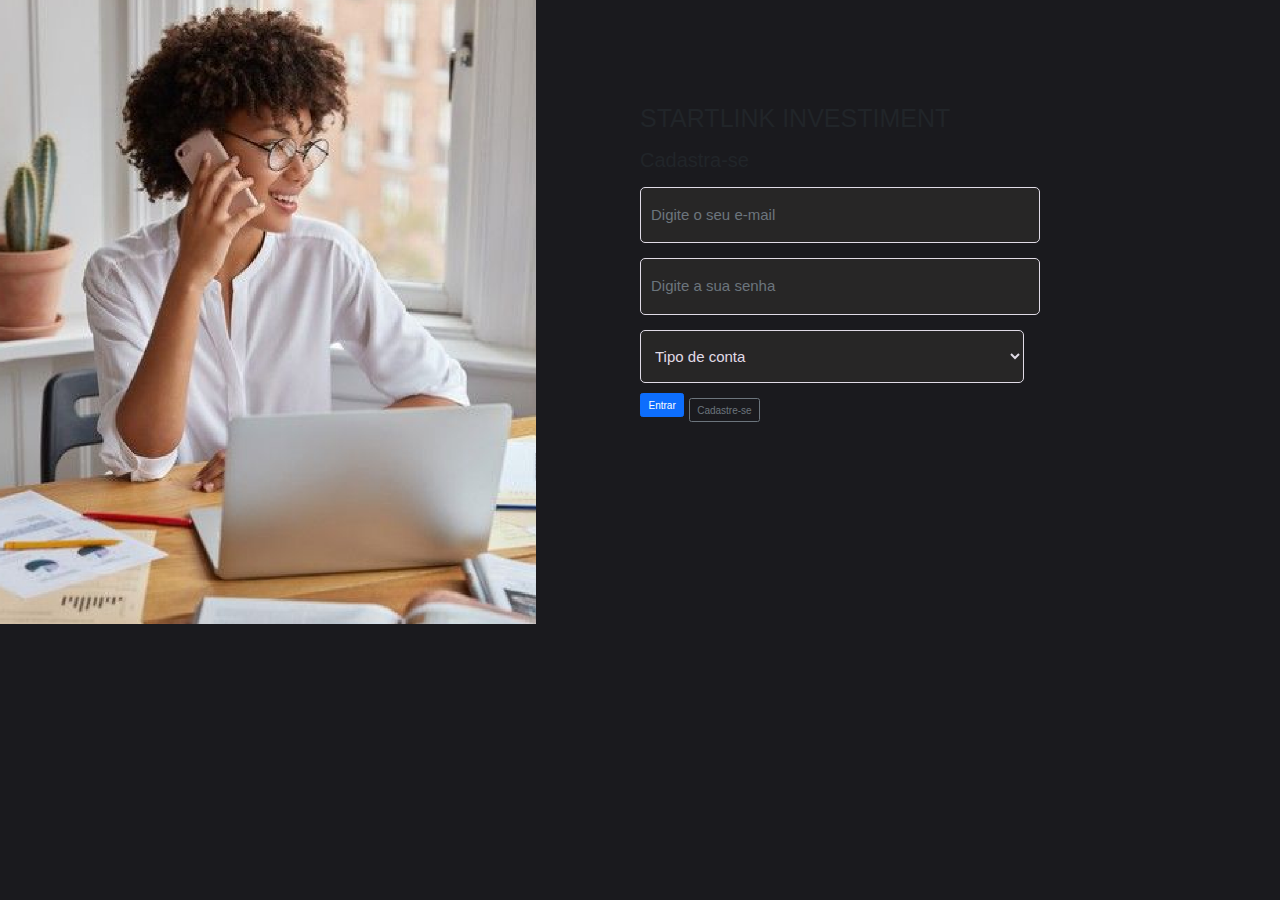
==== cadastro.html @ e491df38 "finalizado tela de login" ====
<!DOCTYPE html>
<html lang="pt-br">
<head>
  <meta charset="UTF-8">
  <meta name="viewport" content="width=device-width, initial-scale=1.0">
  <title>Document</title>
  <link rel="stylesheet" href="bootstrap/css/bootstrap.css">
  <link rel="stylesheet" href="css/cadastro.css">
</head>
<body>
    <div class="container-fluid login-container">
        <!-- Imagem à direita -->
        <div class="login-image d-none d-md-block col-md-6">
            <img src="img/img-cadastro.png" alt="">
        </div>
    
        <!-- Formulário de login -->
        <div class="login-form col-md-6">
          <form>
            <h1 class="login-heading mb-4">STARTLINK INVESTIMENT</h1> <!-- Logotipo do login -->
              <h2 class="mb-4">Cadastra-se</h2> <!-- Subtítulo do login "Acesse a sua conta" -->
              <!-- Campos de entrada -->
            <div class="mb-3">
                <div class="mb-4">
                    <input type="text" id="username" class="form-control" placeholder="Digite o seu e-mail" required>
                  </div>
                  <div class="mb-4">
                    <input type="password" id="password" class="form-control" placeholder="Digite a sua senha" required>
                  </div>
                  <div class="mb-3">
                    <select name="Tipo de conta" id="" required>
                        <option value="Tipo de conta">Tipo de conta</option>
                        <option value="Projectista">Projectista</option>
                        <option value="Investidor">Investidor</option>
                    </select>
                  </div>
            <button class="btn btn-primary btn-block mb-3" type="submit">Entrar</button>
            <a href="#" class="btn btn-outline-secondary btn-block">Cadastre-se</a>
          </form>
        </div>
      </div>
    
</body>
</html>
---- css/cadastro.css ----
*{
    margin: 0;
    padding: 0;
    font-family: 'Space Grotesk' , sans-serif;
    box-sizing: border-box;
}

:root{
    --background-color:#1A1A1E;
    --btn-color:#9956F6;
    --btn-color-hover:#9956F6;
    --btn-border-color:#E0DBE6;
    --input-color:#272626;
    --text1-color:#FFFFFF;
    --text2-color:#9956f6;
    font-size: 62.5%;
    
}

body{
    background: var(--background-color);
    overflow: hidden;
    min-height: 100vh;
    font-size: 1.6rem;
}


.login-container {
    display: flex;
    justify-content: center;
    align-items: center;
    height: 100vh;
  }

  .login-form {
    max-width: 400px;
  }

  .login-image {
    background-size: cover;
    background-position: center;
    height: 100%;
    position:absolute;
    left:-4rem;
  }

    .login-image img{
    width: 90%;/* código da imagem do fundo */
  }


  .login-form{
    position: relative;
    left: 20rem;
    top: -18rem;
  }

  select{
    width: 30vw;
    padding: 1.6rem 0.4rem;
    border: solid 1px var(--btn-border-color);
    border-radius: 0.5rem;
    background: var(--input-color);
    font-size: 1.5rem;
    color: var(--btn-border-color);
    padding-left: 1rem;
    font:400;/* Define o peso da fonte como 400 (regular) */
  }

#username{
    padding: 1.6rem 0.4rem;
    border: solid 1px var(--btn-border-color);
    border-radius: 0.5rem;
    background: var(--input-color);
    font-size: 1.5rem;
    color: var(--btn-border-color);
    padding-left: 1rem;
    font:400;/* Define o peso da fonte como 400 (regular) */
  }

  #username:focus{
    outline: 0.2rem solid var(--btn-color-hover);
  }

  #password:focus{
    outline: 0.2rem solid var(--btn-color-hover);
  }

::placeholder{
    font-size: 1.5rem;
    color: var(--btn-border-color);
}

  #password{
    padding: 1.6rem 0.4rem;
    border: solid 1px var(--btn-border-color);
    border-radius: 0.5rem;
    background: var(--input-color);
    font-size: 1.5rem;
    color: var(--btn-border-color);
    padding-left: 1rem;
    font:400;/* Define o peso da fonte como 400 (regular) */
  }


  /* @media (max-width: 768px) {
    .login-container {
      flex-direction: column;
    }
    .login-image {
      width: 100%;
      height: 50vh;
    }
  } */
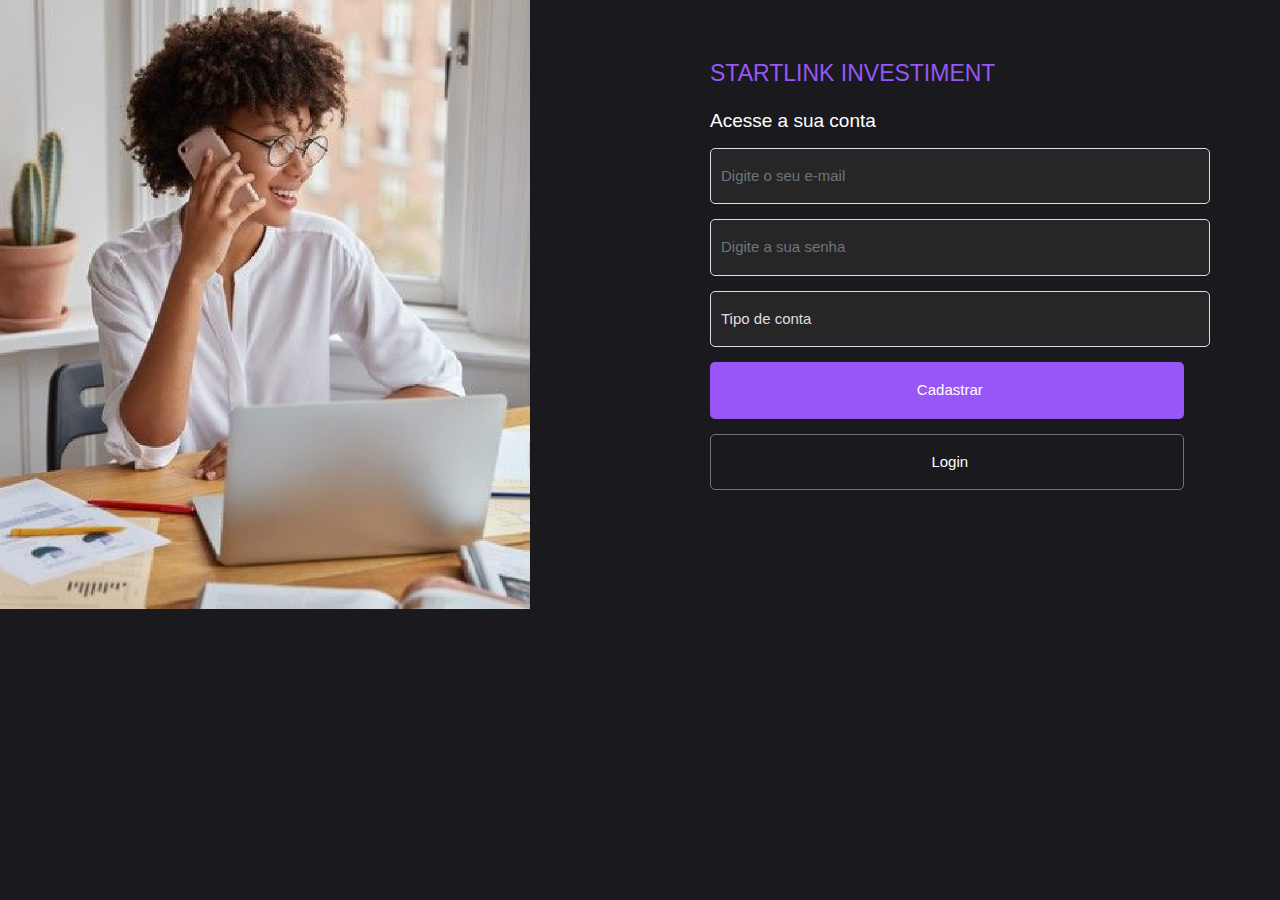
==== commit 03313b82: "Tela de cadastro terminado, ira falta tela de recupera a senha do usuário" ====
--- a/cadastro.html
+++ b/cadastro.html
@@ -8,38 +8,45 @@
   <link rel="stylesheet" href="css/cadastro.css">
 </head>
 <body>
-    <div class="container-fluid login-container">
-        <!-- Imagem à direita -->
-        <div class="login-image d-none d-md-block col-md-6">
-            <img src="img/img-cadastro.png" alt="">
-        </div>
-    
-        <!-- Formulário de login -->
-        <div class="login-form col-md-6">
-          <form>
-            <h1 class="login-heading mb-4">STARTLINK INVESTIMENT</h1> <!-- Logotipo do login -->
-              <h2 class="mb-4">Cadastra-se</h2> <!-- Subtítulo do login "Acesse a sua conta" -->
+  <div class="container-fluid">
+    <div class="row">
+      <!-- Coluna para a imagem de fundo -->
+      <div class="col-md-6 d-none d-md-block login-image">
+        <img src="img/img-cadastro.png" alt="">
+      </div>
+
+      <!-- Coluna para o formulário de login -->
+      <div class="col-md-6 col-sm-12">
+        <div class="login-container">
+            <form class="login-form">
+              <h1 class="login-heading mb-4">STARTLINK INVESTIMENT</h1> <!-- Logotipo do login -->
+              <h2 class="mb-4">Acesse a sua conta</h2> <!-- Subtítulo do login "Acesse a sua conta" -->
               <!-- Campos de entrada -->
-            <div class="mb-3">
-                <div class="mb-4">
-                    <input type="text" id="username" class="form-control" placeholder="Digite o seu e-mail" required>
-                  </div>
-                  <div class="mb-4">
-                    <input type="password" id="password" class="form-control" placeholder="Digite a sua senha" required>
-                  </div>
-                  <div class="mb-3">
-                    <select name="Tipo de conta" id="" required>
-                        <option value="Tipo de conta">Tipo de conta</option>
-                        <option value="Projectista">Projectista</option>
-                        <option value="Investidor">Investidor</option>
-                    </select>
-                  </div>
-            <button class="btn btn-primary btn-block mb-3" type="submit">Entrar</button>
-            <a href="#" class="btn btn-outline-secondary btn-block">Cadastre-se</a>
-          </form>
+              <div class="mb-4">
+                <input type="text" id="username" class="form-control" placeholder="Digite o seu e-mail" required>
+              </div>
+              <div class="mb-4">
+                <input type="password" id="password" class="form-control" placeholder="Digite a sua senha" required>
+              </div>
+
+              <div class="mb-4">
+                <select class="form-select">
+                  <option selected>Tipo de conta</option>
+                  <option value="Projectista">Projectista</option>
+                  <option value="Investidor">Investidor</option>
+                </select>
+              </div>
+
+              <!-- Botão de login -->
+              <div class="mb-4">
+                <a href="#" class="btn">Cadastrar</a>
+              </div> 
+              <a href="login.html" class="btn btn-outline-secondary">Login</a>
+            </form>
         </div>
       </div>
-    
+    </div>
+  </div>
 </body>
 </html>
 
--- a/css/cadastro.css
+++ b/css/cadastro.css
@@ -1,114 +1,147 @@
 *{
-    margin: 0;
-    padding: 0;
-    font-family: 'Space Grotesk' , sans-serif;
-    box-sizing: border-box;
+margin: 0;
+padding: 0;
+font-family: 'Space Grotesk' , sans-serif;
+box-sizing: border-box;
 }
 
 :root{
-    --background-color:#1A1A1E;
-    --btn-color:#9956F6;
-    --btn-color-hover:#9956F6;
-    --btn-border-color:#E0DBE6;
-    --input-color:#272626;
-    --text1-color:#FFFFFF;
-    --text2-color:#9956f6;
-    font-size: 62.5%;
-    
+--background-color:#1A1A1E;
+--btn-color:#9956F6;
+--btn-color-hover:#9956F6;
+--btn-border-color:#E0DBE6;
+--input-color:#272626;
+--text1-color:#FFFFFF;
+--text2-color:#9956f6;
+font-size: 62.5%;
 }
 
 body{
-    background: var(--background-color);
-    overflow: hidden;
-    min-height: 100vh;
-    font-size: 1.6rem;
+background: var(--background-color);
+overflow: hidden;
+min-height: 100vh;
+font-size: 1.6rem;
+}
+
+.login-container {
+  max-width: 500px; /* Largura máxima do contêiner de login */
+  margin: 0 auto; /* Centraliza o contêiner na página */
+}
+
+.login-form {
+  position: relative;
+  left: 64rem;
+  top: 11rem;
+}
+
+.login-heading {
+  margin-bottom: 20px; /* Espaçamento inferior do título do formulário */
+  margin-top: -5rem;
+  position: absolute;
+}
+
+h1{
+  color: var(--text2-color);  /* Define a cor do texto para a variável --text2-color */
+  font:400;/* Define o peso da fonte como 400 (regular) */
+  font-size: 2.3rem;/* Define o tamanho da fonte como 2.3 rem */
+}
+
+h2{
+  color: var(--text1-color); /* Define a cor do texto para a variável --text1-color */
+  font:400;/* Define o peso da fonte como 400 (regular) */
+  font-size: 1.9rem; /* Define o tamanho da fonte como 1.9 rem */
+}
+
+a{
+  color: var(--text1-color);/* Define a cor do texto para a variável --text2-color */
+  text-decoration: none; /* Remove decoração de texto */
+  font:400;/* Define o peso da fonte como 400 (regular) */
+  font-size: 1.5rem;/* Define o tamanho da fonte como 2.3 rem */
 }
 
 
-.login-container {
-    display: flex;
-    justify-content: center;
-    align-items: center;
-    height: 100vh;
-  }
+a:hover {
+  transition: all 0.5s ease-in-out;
+  color: var(--text2-color); /* Define a cor do texto para a variável --text2-color */
+}
 
-  .login-form {
-    max-width: 400px;
-  }
+.login-image {
+  background-size: cover; /* Ajusta o tamanho da imagem para cobrir */
+  background-position: center; /* Centraliza a imagem */
+  min-height: 100vh; /* Altura mínima igual à altura da tela */
+  position:absolute;
+  left:-4rem;
+}
 
-  .login-image {
-    background-size: cover;
-    background-position: center;
-    height: 100%;
-    position:absolute;
-    left:-4rem;
-  }
-
-    .login-image img{
-    width: 90%;/* código da imagem do fundo */
-  }
-
-
-  .login-form{
-    position: relative;
-    left: 20rem;
-    top: -18rem;
-  }
-
-  select{
-    width: 30vw;
-    padding: 1.6rem 0.4rem;
-    border: solid 1px var(--btn-border-color);
-    border-radius: 0.5rem;
-    background: var(--input-color);
-    font-size: 1.5rem;
-    color: var(--btn-border-color);
-    padding-left: 1rem;
-    font:400;/* Define o peso da fonte como 400 (regular) */
-  }
+.login-image img{
+  width: 90%;/* código da imagem do fundo */
+}
 
 #username{
-    padding: 1.6rem 0.4rem;
-    border: solid 1px var(--btn-border-color);
-    border-radius: 0.5rem;
-    background: var(--input-color);
-    font-size: 1.5rem;
-    color: var(--btn-border-color);
-    padding-left: 1rem;
-    font:400;/* Define o peso da fonte como 400 (regular) */
-  }
+  padding: 1.6rem 0.4rem;
+  border: solid 1px var(--btn-border-color);
+  border-radius: 0.5rem;
+  background: var(--input-color);
+  font-size: 1.5rem;
+  color: var(--btn-border-color);
+  padding-left: 1rem;
+  font:400;/* Define o peso da fonte como 400 (regular) */
+}
 
-  #username:focus{
-    outline: 0.2rem solid var(--btn-color-hover);
-  }
+#username:focus{
+  outline: 0.2rem solid var(--btn-color-hover);
+}
 
-  #password:focus{
-    outline: 0.2rem solid var(--btn-color-hover);
-  }
+#password:focus{
+  outline: 0.2rem solid var(--btn-color-hover);
+}
 
 ::placeholder{
-    font-size: 1.5rem;
-    color: var(--btn-border-color);
+  font-size: 1.5rem;
+  color: var(--btn-border-color);
 }
 
-  #password{
-    padding: 1.6rem 0.4rem;
-    border: solid 1px var(--btn-border-color);
-    border-radius: 0.5rem;
-    background: var(--input-color);
-    font-size: 1.5rem;
-    color: var(--btn-border-color);
-    padding-left: 1rem;
-    font:400;/* Define o peso da fonte como 400 (regular) */
-  }
+#password{
+  padding: 1.6rem 0.4rem;
+  border: solid 1px var(--btn-border-color);
+  border-radius: 0.5rem;
+  background: var(--input-color);
+  font-size: 1.5rem;
+  color: var(--btn-border-color);
+  padding-left: 1rem;
+  font:400;/* Define o peso da fonte como 400 (regular) */
+}
 
+.form-select{
+  padding: 1.6rem 0.4rem;
+  border: solid 1px var(--btn-border-color);
+  border-radius: 0.5rem;
+  background: var(--input-color);
+  font-size: 1.5rem;
+  color: var(--btn-border-color);
+  padding-left: 1rem;
+  font:400;/* Define o peso da fonte como 400 (regular) */
+}
 
-  /* @media (max-width: 768px) {
-    .login-container {
-      flex-direction: column;
-    }
-    .login-image {
-      width: 100%;
-      height: 50vh;
-    }
-  } */+.form-select:focus{
+  outline: 0.2rem solid var(--btn-color-hover);
+}
+
+.btn{
+  width: 37vw;
+  padding: 1.6rem 0.4rem;
+  border-radius: 0.5rem;
+  background: var(--btn-color);
+  font-size: 1.5rem;
+  padding-left: 1rem;
+  font:400;/* Define o peso da fonte como 400 (regular) */
+  color: var(--text1-color);
+}
+
+.btn-outline-secondary{
+  background: transparent;
+}
+
+.btn-outline-secondary:hover{
+  background: var(--btn-color);
+}
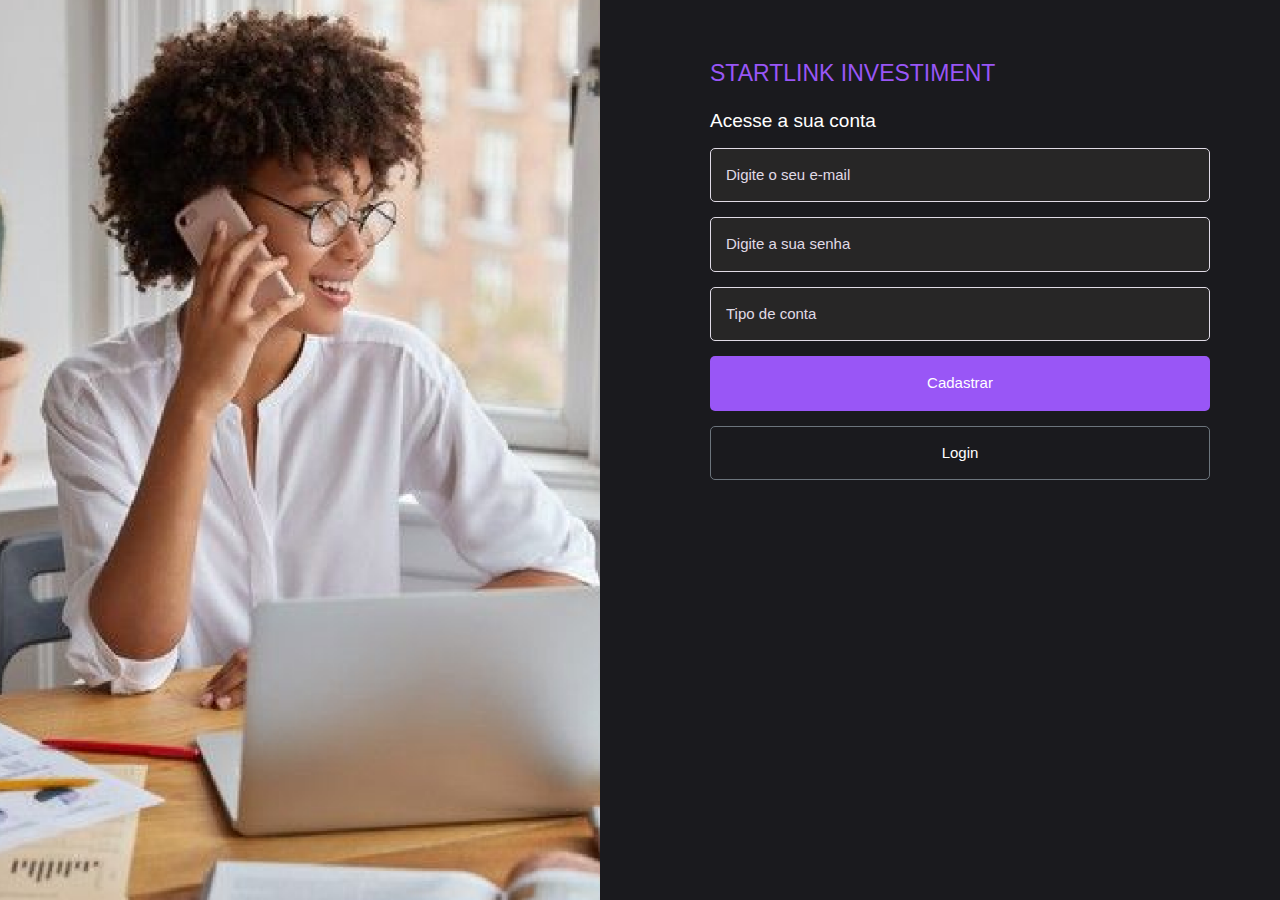
==== commit fbfa6715: "Todas as Telas foram terminadas" ====
--- a/cadastro.html
+++ b/cadastro.html
@@ -11,26 +11,24 @@
   <div class="container-fluid">
     <div class="row">
       <!-- Coluna para a imagem de fundo -->
-      <div class="col-md-6 d-none d-md-block login-image">
-        <img src="img/img-cadastro.png" alt="">
-      </div>
+      <div class="col-md-6 d-none d-md-block login-image"></div>
 
       <!-- Coluna para o formulário de login -->
       <div class="col-md-6 col-sm-12">
         <div class="login-container">
             <form class="login-form">
-              <h1 class="login-heading mb-4">STARTLINK INVESTIMENT</h1> <!-- Logotipo do login -->
-              <h2 class="mb-4">Acesse a sua conta</h2> <!-- Subtítulo do login "Acesse a sua conta" -->
+              <h1 class="login-heading mb-4">STARTLINK INVESTIMENT</h1> 
+              <h2 class="mb-4">Acesse a sua conta</h2> 
               <!-- Campos de entrada -->
               <div class="mb-4">
-                <input type="text" id="username" class="form-control" placeholder="Digite o seu e-mail" required>
+                <input type="text" id="username" class="w-100 p-4" placeholder="Digite o seu e-mail" required>
               </div>
               <div class="mb-4">
-                <input type="password" id="password" class="form-control" placeholder="Digite a sua senha" required>
+                <input type="password" id="password" class="w-100 p-4" placeholder="Digite a sua senha" required>
               </div>
 
               <div class="mb-4">
-                <select class="form-select">
+                <select class="form-select w-100 p-4">
                   <option selected>Tipo de conta</option>
                   <option value="Projectista">Projectista</option>
                   <option value="Investidor">Investidor</option>
@@ -39,9 +37,9 @@
 
               <!-- Botão de login -->
               <div class="mb-4">
-                <a href="#" class="btn">Cadastrar</a>
+                <a href="#" class="btn w-100 p-4">Cadastrar</a>
               </div> 
-              <a href="login.html" class="btn btn-outline-secondary">Login</a>
+              <a href="login.html" class="btn btn-outline-secondary w-100 p-4">Login</a>
             </form>
         </div>
       </div>
--- a/css/cadastro.css
+++ b/css/cadastro.css
@@ -4,6 +4,8 @@
 font-family: 'Space Grotesk' , sans-serif;
 box-sizing: border-box;
 }
+
+/* Variáveis css*/
 
 :root{
 --background-color:#1A1A1E;
@@ -23,9 +25,11 @@
 font-size: 1.6rem;
 }
 
+/* Código da estilização do formulário*/
+
 .login-container {
-  max-width: 500px; /* Largura máxima do contêiner de login */
-  margin: 0 auto; /* Centraliza o contêiner na página */
+  max-width: 500px; 
+  margin: 0 auto;
 }
 
 .login-form {
@@ -35,58 +39,64 @@
 }
 
 .login-heading {
-  margin-bottom: 20px; /* Espaçamento inferior do título do formulário */
+  margin-bottom: 20px; 
   margin-top: -5rem;
   position: absolute;
 }
 
 h1{
-  color: var(--text2-color);  /* Define a cor do texto para a variável --text2-color */
-  font:400;/* Define o peso da fonte como 400 (regular) */
-  font-size: 2.3rem;/* Define o tamanho da fonte como 2.3 rem */
+  color: var(--text2-color);  
+  font:400;
+  font-size: 2.3rem;
 }
 
 h2{
-  color: var(--text1-color); /* Define a cor do texto para a variável --text1-color */
-  font:400;/* Define o peso da fonte como 400 (regular) */
-  font-size: 1.9rem; /* Define o tamanho da fonte como 1.9 rem */
+  color: var(--text1-color); 
+  font:400;
+  font-size: 1.9rem; 
 }
 
 a{
-  color: var(--text1-color);/* Define a cor do texto para a variável --text2-color */
-  text-decoration: none; /* Remove decoração de texto */
-  font:400;/* Define o peso da fonte como 400 (regular) */
-  font-size: 1.5rem;/* Define o tamanho da fonte como 2.3 rem */
+  color: var(--text1-color);
+  text-decoration: none; 
+  font:400;
+  font-size: 1.5rem;
 }
 
 
 a:hover {
   transition: all 0.5s ease-in-out;
-  color: var(--text2-color); /* Define a cor do texto para a variável --text2-color */
+  color: var(--text2-color);
 }
 
+/* Código da estilização da imagem  */
+
 .login-image {
-  background-size: cover; /* Ajusta o tamanho da imagem para cobrir */
-  background-position: center; /* Centraliza a imagem */
-  min-height: 100vh; /* Altura mínima igual à altura da tela */
+  background-size: cover; 
+  background-position: center;
+  min-height: 100vh; 
   position:absolute;
   left:-4rem;
+  background-image: url(../img/img-cadastro.png);
 }
 
 .login-image img{
-  width: 90%;/* código da imagem do fundo */
+  width: 90%;
 }
 
+ /* Código da estilização do inputs*/
+
 #username{
-  padding: 1.6rem 0.4rem;
   border: solid 1px var(--btn-border-color);
   border-radius: 0.5rem;
   background: var(--input-color);
   font-size: 1.5rem;
   color: var(--btn-border-color);
   padding-left: 1rem;
-  font:400;/* Define o peso da fonte como 400 (regular) */
+  font:400;
 }
+
+/* Código da estilização do focos*/
 
 #username:focus{
   outline: 0.2rem solid var(--btn-color-hover);
@@ -102,25 +112,23 @@
 }
 
 #password{
-  padding: 1.6rem 0.4rem;
   border: solid 1px var(--btn-border-color);
   border-radius: 0.5rem;
   background: var(--input-color);
   font-size: 1.5rem;
   color: var(--btn-border-color);
   padding-left: 1rem;
-  font:400;/* Define o peso da fonte como 400 (regular) */
+  font:400;
 }
-
+/* Código da estilização do select*/
 .form-select{
-  padding: 1.6rem 0.4rem;
   border: solid 1px var(--btn-border-color);
   border-radius: 0.5rem;
   background: var(--input-color);
   font-size: 1.5rem;
   color: var(--btn-border-color);
   padding-left: 1rem;
-  font:400;/* Define o peso da fonte como 400 (regular) */
+  font:400;
 }
 
 .form-select:focus{
@@ -128,13 +136,11 @@
 }
 
 .btn{
-  width: 37vw;
-  padding: 1.6rem 0.4rem;
   border-radius: 0.5rem;
   background: var(--btn-color);
   font-size: 1.5rem;
   padding-left: 1rem;
-  font:400;/* Define o peso da fonte como 400 (regular) */
+  font:400;
   color: var(--text1-color);
 }
 
